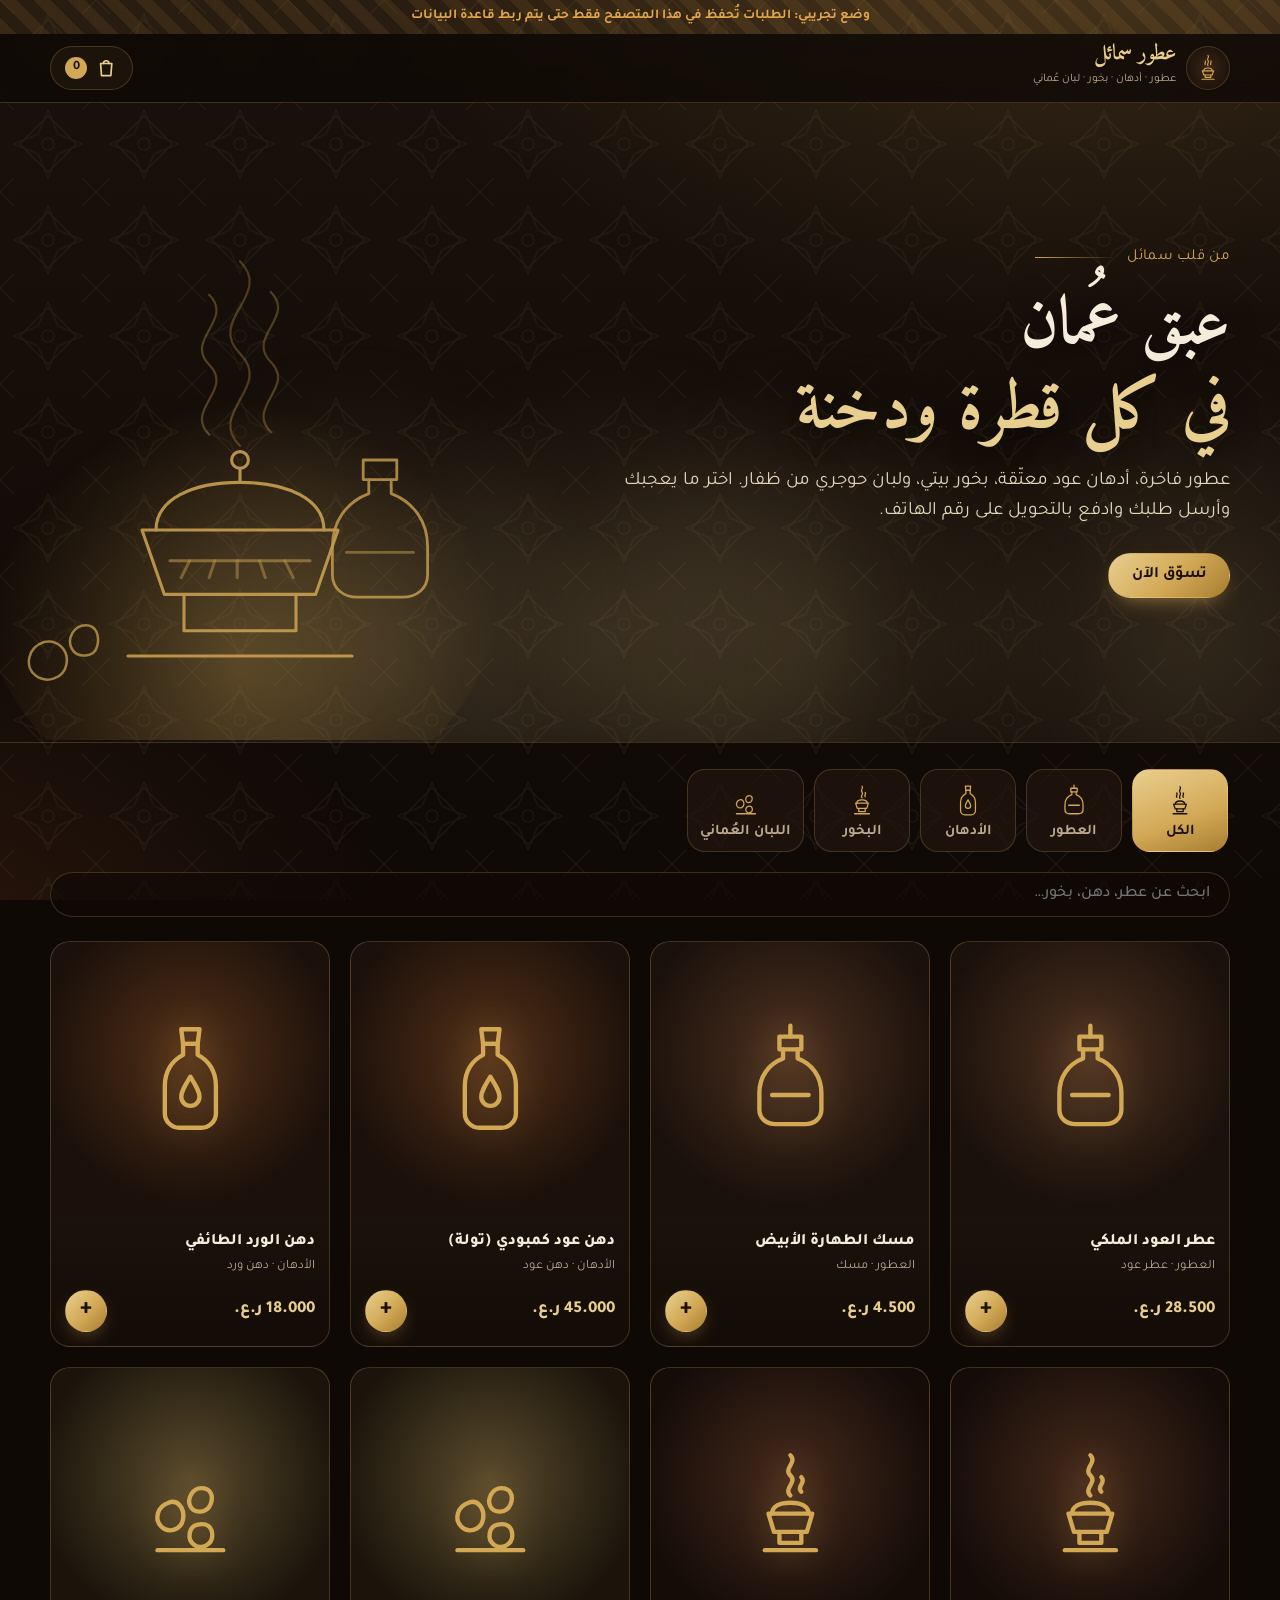
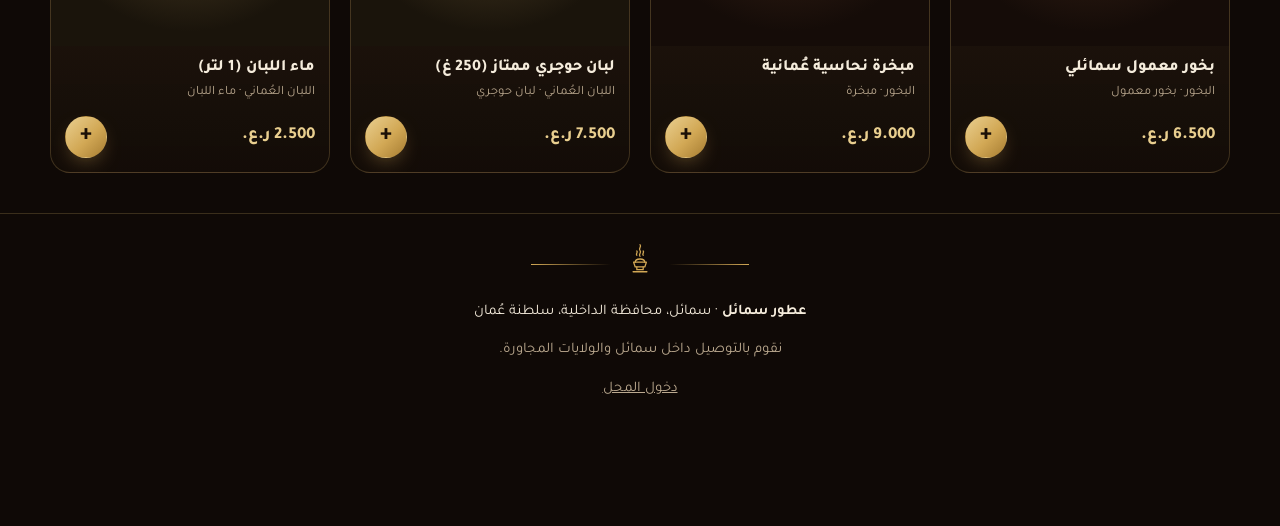
==== index.html @ 79145ebb "تطبيق المحاسبة ومتجر العطور: النسخة الأولى Co-Authored-By: Claude Opus 5.5 <noreply@anthropic.com> C" ====
<!doctype html>
<html lang="ar" dir="rtl">
<head>
  <meta charset="utf-8">
  <meta name="viewport" content="width=device-width, initial-scale=1, viewport-fit=cover">
  <title>المتجر | عطور وبخور ولبان عُماني</title>
  <meta name="description" content="عطور، أدهان، بخور ولبان عُماني أصيل من سمائل. اطلب من جوالك وادفع بالتحويل البنكي على رقم الهاتف.">
  <meta name="theme-color" content="#1a110b">
  <link rel="manifest" href="manifest.webmanifest">
  <link rel="icon" href="img/icon.svg" type="image/svg+xml">
  <link rel="apple-touch-icon" href="img/icon-192.png">
  <link rel="preconnect" href="https://fonts.googleapis.com">
  <link rel="preconnect" href="https://fonts.gstatic.com" crossorigin>
  <link href="https://fonts.googleapis.com/css2?family=Amiri:wght@400;700&family=Tajawal:wght@400;500;700;800&display=swap" rel="stylesheet">
  <link rel="stylesheet" href="css/style.css">
  <link rel="stylesheet" href="css/store.css">
</head>
<body>
  <div id="demo" class="demo-banner hidden">وضع تجريبي: الطلبات تُحفظ في هذا المتصفح فقط حتى يتم ربط قاعدة البيانات</div>

  <header class="top">
    <div class="wrap top-in">
      <a class="brand" href="#">
        <span class="brand-mark" id="brandMark"></span>
        <span><b id="shopName">عطور سمائل</b><small>عطور · أدهان · بخور · لبان عُماني</small></span>
      </a>
      <button class="btn btn-ghost cart-btn" id="cartBtn" aria-label="السلة">
        <svg class="ico" viewBox="0 0 24 24" fill="none" stroke="currentColor" stroke-width="1.8" stroke-linecap="round" stroke-linejoin="round"><path d="M6 7h12l-1 13H7z"/><path d="M9 7a3 3 0 0 1 6 0"/></svg>
        <span class="cart-count" id="cartCount">0</span>
      </button>
    </div>
  </header>

  <section class="hero">
    <div class="smoke"><span></span><span></span><span></span><span></span></div>
    <div class="wrap hero-in">
      <p class="ornament"><span>من قلب سمائل</span></p>
      <h1>عبق عُمان<br><span class="gold">في كل قطرة ودخنة</span></h1>
      <p class="lead">عطور فاخرة، أدهان عود معتّقة، بخور بيتي، ولبان حوجري من ظفار. اختر ما يعجبك وأرسل طلبك وادفع بالتحويل على رقم الهاتف.</p>
      <a href="#shop" class="btn btn-gold">تسوّق الآن</a>
    </div>
    <div class="hero-art" aria-hidden="true" id="heroArt"></div>
  </section>

  <main id="shop" class="wrap">
    <nav class="cats" id="cats" aria-label="الأقسام"></nav>
    <div class="tools">
      <input id="search" type="search" placeholder="ابحث عن عطر، دهن، بخور…" aria-label="بحث">
    </div>
    <div class="subs" id="subs"></div>
    <div class="grid" id="grid"></div>
    <p class="empty hidden" id="empty">لا توجد منتجات في هذا القسم بعد.</p>
  </main>

  <footer class="foot">
    <div class="wrap">
      <div class="ornament"><span id="brandMark2"></span></div>
      <p><b id="footName">عطور سمائل</b> · سمائل، محافظة الداخلية، سلطنة عُمان</p>
      <p class="muted" id="storeNote"></p>
      <p><a href="admin.html" class="muted">دخول المحل</a></p>
    </div>
  </footer>

  <div class="sticky-cart hidden" id="stickyCart">
    <button class="btn btn-gold btn-block" id="stickyBtn">عرض السلة · <span id="stickyTotal" class="num"></span></button>
  </div>

  <div id="print-root"></div>
  <script src="vendor/supabase.js"></script>
  <script type="module" src="js/store.js"></script>
</body>
</html>
---- css/style.css ----
/* ================= هوية المحل: عود، ذهب، دخان البخور ================= */
:root {
  --oud-0: #0f0906;
  --oud-1: #1a110b;
  --oud-2: #251810;
  --oud-3: #352318;
  --line: rgba(214, 178, 106, .22);
  --gold: #d2a855;
  --gold-2: #e9cf8f;
  --gold-3: #a77d32;
  --cream: #f5ecdc;
  --muted: #bba98f;
  --ok: #6fbf8a;
  --warn: #e2a64b;
  --bad: #e07b6a;
  --radius: 18px;
  --shadow: 0 18px 40px -18px rgba(0, 0, 0, .7);
  --font: 'Tajawal', system-ui, sans-serif;
  --display: 'Amiri', 'Tajawal', serif;
  color-scheme: dark;
}
* { box-sizing: border-box; }
html { -webkit-text-size-adjust: 100%; }
body {
  margin: 0; min-height: 100vh; font-family: var(--font); color: var(--cream);
  background: var(--oud-0); line-height: 1.6; overflow-x: hidden;
}
/* الخلفية: تدرّج دافئ + نقش النجمة العُمانية الثمانية */
body::before {
  content: ""; position: fixed; inset: 0; z-index: -2; pointer-events: none;
  background:
    radial-gradient(1200px 700px at 85% -10%, rgba(210, 168, 85, .18), transparent 60%),
    radial-gradient(900px 600px at -10% 110%, rgba(140, 70, 30, .25), transparent 60%),
    linear-gradient(180deg, var(--oud-1), var(--oud-0));
}
body::after {
  content: ""; position: fixed; inset: 0; z-index: -1; pointer-events: none; opacity: .07;
  background-image: url("data:image/svg+xml,%3Csvg xmlns='http://www.w3.org/2000/svg' width='96' height='96' viewBox='0 0 96 96'%3E%3Cg fill='none' stroke='%23e9cf8f' stroke-width='1.2'%3E%3Cpath d='M48 14l9.9 24.1L82 48l-24.1 9.9L48 82l-9.9-24.1L14 48l24.1-9.9z'/%3E%3Crect x='28' y='28' width='40' height='40' transform='rotate(45 48 48)'/%3E%3Ccircle cx='48' cy='48' r='6'/%3E%3Cpath d='M0 0l14 14M96 0L82 14M0 96l14-14M96 96L82 82'/%3E%3C/g%3E%3C/svg%3E");
}
a { color: var(--gold-2); }
img { max-width: 100%; display: block; }
h1, h2, h3 { font-family: var(--display); font-weight: 700; line-height: 1.25; margin: 0 0 .4em; }
.ico { width: 1.4em; height: 1.4em; }
.hidden { display: none !important; }
.muted { color: var(--muted); }
.gold { color: var(--gold-2); }
.num { font-variant-numeric: tabular-nums; }

/* ---------- دخان البخور المتحرك ---------- */
.smoke { position: absolute; inset: 0; overflow: hidden; pointer-events: none; }
.smoke span {
  position: absolute; bottom: -30%; width: 46vmax; height: 46vmax; border-radius: 50%;
  background: radial-gradient(circle, rgba(233, 207, 143, .16), rgba(233, 207, 143, 0) 65%);
  filter: blur(30px); animation: rise 18s linear infinite;
}
.smoke span:nth-child(1) { left: 5%;  animation-delay: 0s; }
.smoke span:nth-child(2) { left: 40%; animation-delay: -6s; animation-duration: 22s; }
.smoke span:nth-child(3) { left: 70%; animation-delay: -12s; animation-duration: 20s; }
.smoke span:nth-child(4) { left: 25%; animation-delay: -3s;  animation-duration: 26s; }
@keyframes rise {
  0%   { transform: translate(0, 0) scale(.6);  opacity: 0; }
  20%  { opacity: 1; }
  100% { transform: translate(-8vw, -130vh) scale(1.5); opacity: 0; }
}
@media (prefers-reduced-motion: reduce) { .smoke span { animation: none; opacity: .5; } }

/* ---------- عناصر عامة ---------- */
.wrap { width: min(1180px, 100% - 32px); margin-inline: auto; }
.btn {
  appearance: none; border: 1px solid transparent; border-radius: 999px; cursor: pointer;
  font: 700 1rem var(--font); padding: .75em 1.4em; display: inline-flex; align-items: center; justify-content: center; gap: .5em;
  transition: transform .15s, box-shadow .2s, background .2s; text-decoration: none; white-space: nowrap;
}
.btn:active { transform: scale(.97); }
.btn-gold { color: #1b1007; background: linear-gradient(135deg, var(--gold-2), var(--gold) 55%, var(--gold-3)); box-shadow: 0 8px 22px -10px rgba(210, 168, 85, .8); }
.btn-gold:hover { box-shadow: 0 10px 28px -8px rgba(210, 168, 85, .95); }
.btn-ghost { color: var(--gold-2); background: rgba(210, 168, 85, .06); border-color: var(--line); }
.btn-ghost:hover { background: rgba(210, 168, 85, .14); }
.btn-danger { color: #fff; background: #8c3a2c; }
.btn-ok { color: #0d1f13; background: var(--ok); }
.btn-sm { padding: .45em .95em; font-size: .9rem; }
.btn-block { width: 100%; }
.btn[disabled] { opacity: .45; pointer-events: none; }
.icon-btn { width: 44px; height: 44px; padding: 0; border-radius: 50%; }

.card {
  background: linear-gradient(180deg, rgba(53, 35, 24, .72), rgba(26, 17, 11, .82));
  border: 1px solid var(--line); border-radius: var(--radius); box-shadow: var(--shadow);
  backdrop-filter: blur(6px);
}
.pad { padding: 18px; }
.badge { display: inline-flex; align-items: center; gap: .3em; font-size: .78rem; font-weight: 700; padding: .2em .7em; border-radius: 999px; background: rgba(210, 168, 85, .14); color: var(--gold-2); border: 1px solid var(--line); }
.badge-ok { background: rgba(111, 191, 138, .15); color: var(--ok); border-color: rgba(111, 191, 138, .3); }
.badge-warn { background: rgba(226, 166, 75, .15); color: var(--warn); border-color: rgba(226, 166, 75, .35); }
.badge-bad { background: rgba(224, 123, 106, .15); color: var(--bad); border-color: rgba(224, 123, 106, .35); }
.divider { height: 1px; background: linear-gradient(90deg, transparent, var(--line), transparent); margin: 14px 0; border: 0; }
.ornament { display: flex; align-items: center; gap: 12px; color: var(--gold); justify-content: center; }
.ornament::before, .ornament::after { content: ""; flex: 0 1 80px; height: 1px; background: linear-gradient(90deg, transparent, var(--gold)); }
.ornament::after { transform: scaleX(-1); }

/* ---------- النماذج ---------- */
label { display: block; font-weight: 700; font-size: .9rem; margin: 0 0 6px; color: var(--gold-2); }
.field { margin-bottom: 14px; }
input, select, textarea {
  width: 100%; font: 500 1rem var(--font); color: var(--cream); background: rgba(15, 9, 6, .6);
  border: 1px solid var(--line); border-radius: 12px; padding: .75em .9em; outline: none; transition: border .2s, box-shadow .2s;
}
input:focus, select:focus, textarea:focus { border-color: var(--gold); box-shadow: 0 0 0 3px rgba(210, 168, 85, .18); }
textarea { min-height: 80px; resize: vertical; }
.row { display: grid; gap: 12px; grid-template-columns: repeat(auto-fit, minmax(150px, 1fr)); }
.check { display: flex; align-items: center; gap: 8px; font-weight: 500; color: var(--cream); cursor: pointer; }
.check input { width: 20px; height: 20px; accent-color: var(--gold); }
.seg { display: flex; gap: 6px; background: rgba(15, 9, 6, .6); border: 1px solid var(--line); padding: 4px; border-radius: 999px; }
.seg button { flex: 1; border: 0; background: transparent; color: var(--muted); font: 700 .95rem var(--font); padding: .55em .8em; border-radius: 999px; cursor: pointer; }
.seg button.on { background: linear-gradient(135deg, var(--gold-2), var(--gold)); color: #1b1007; }

/* ---------- النوافذ المنبثقة ---------- */
.modal-wrap { position: fixed; inset: 0; z-index: 60; background: rgba(5, 3, 2, .72); display: grid; place-items: center; padding: 16px; animation: fade .2s; backdrop-filter: blur(3px); }
.modal-wrap.out { opacity: 0; transition: opacity .2s; }
.modal { position: relative; width: min(520px, 100%); max-height: calc(100vh - 32px); overflow: auto; padding: 24px 20px 20px; border-radius: 22px; border: 1px solid var(--line); background: linear-gradient(180deg, #2c1d13, #160e09); box-shadow: 0 30px 80px -20px #000; animation: pop .25s; }
.modal.wide { width: min(860px, 100%); }
.modal-x { position: absolute; top: 10px; inset-inline-start: 10px; width: 36px; height: 36px; border-radius: 50%; border: 1px solid var(--line); background: rgba(0, 0, 0, .3); color: var(--gold-2); font-size: 1.4rem; cursor: pointer; line-height: 1; }
@keyframes fade { from { opacity: 0; } }
@keyframes pop { from { transform: translateY(14px) scale(.98); opacity: 0; } }

#toasts { position: fixed; z-index: 90; bottom: 90px; left: 50%; transform: translateX(-50%); display: grid; gap: 8px; width: min(420px, calc(100% - 32px)); }
.toast { padding: 12px 16px; border-radius: 14px; font-weight: 700; text-align: center; background: #2e2015; border: 1px solid var(--line); box-shadow: var(--shadow); animation: pop .25s; transition: opacity .4s; }
.toast-ok { border-color: rgba(111, 191, 138, .5); }
.toast-bad { border-color: rgba(224, 123, 106, .6); color: #ffd6cf; }
.toast.out { opacity: 0; }

.demo-banner { background: repeating-linear-gradient(45deg, rgba(226, 166, 75, .16) 0 12px, rgba(226, 166, 75, .08) 12px 24px); color: var(--warn); text-align: center; font-size: .85rem; font-weight: 700; padding: 6px 12px; }

/* ---------- صور المنتجات البديلة ---------- */
.ph { width: 100%; height: 100%; display: grid; place-items: center; color: var(--gold); }
.ph .ico { width: 42%; height: 42%; filter: drop-shadow(0 0 18px rgba(210, 168, 85, .45)); }
.ph-perfume      { background: radial-gradient(circle at 50% 40%, #4b3020, #1b110b 70%); }
.ph-oil          { background: radial-gradient(circle at 50% 40%, #523018, #1b100a 70%); }
.ph-incense      { background: radial-gradient(circle at 50% 40%, #44291b, #150c08 70%); }
.ph-frankincense { background: radial-gradient(circle at 50% 40%, #5a4a2c, #1a140b 70%); }

/* ---------- الطباعة ---------- */
#print-root { display: none; }
@media print {
  @page { margin: 8mm; }
  body { background: #fff !important; color: #000 !important; }
  body::before, body::after { display: none !important; }
  body > *:not(#print-root) { display: none !important; }
  #print-root { display: block !important; }
}
input[type=file] { padding: .5em; }
input[type=file]::file-selector-button { font: 700 .9rem var(--font); color: #1b1007; background: linear-gradient(135deg, var(--gold-2), var(--gold)); border: 0; border-radius: 999px; padding: .5em 1em; margin-inline-end: 10px; cursor: pointer; }
---- css/store.css ----
/* ================= واجهة المتجر ================= */
.top { position: sticky; top: 0; z-index: 30; background: rgba(15, 9, 6, .78); backdrop-filter: blur(12px); border-bottom: 1px solid var(--line); }
.top-in { display: flex; align-items: center; justify-content: space-between; height: 68px; }
.brand { display: flex; align-items: center; gap: 10px; text-decoration: none; color: var(--cream); }
.brand b { font-family: var(--display); font-size: 1.35rem; display: block; line-height: 1.1; color: var(--gold-2); }
.brand small { font-size: .72rem; color: var(--muted); }
.brand-mark { width: 44px; height: 44px; border-radius: 50%; display: grid; place-items: center; color: var(--gold); border: 1px solid var(--line); background: radial-gradient(circle, #3a2616, #140c07); }
.brand-mark .ico { width: 30px; height: 30px; }
.cart-btn { position: relative; padding: .6em .9em; }
.cart-count { min-width: 22px; height: 22px; border-radius: 11px; background: var(--gold); color: #1b1007; font-size: .8rem; display: grid; place-items: center; padding: 0 6px; }
.cart-count.bump { animation: bump .35s; }
@keyframes bump { 50% { transform: scale(1.35); } }

.hero { position: relative; overflow: hidden; min-height: min(78vh, 640px); display: flex; align-items: center; border-bottom: 1px solid var(--line); }
.hero-in { position: relative; z-index: 2; padding: 56px 0 72px; max-width: 640px; margin-inline-start: max(16px, calc((100% - 1180px) / 2)); }
.hero .ornament { justify-content: flex-start; font-size: .95rem; letter-spacing: .02em; }
.hero .ornament::before { display: none; }
.hero h1 { font-size: clamp(2.3rem, 7vw, 4.2rem); margin: 10px 0 14px; text-shadow: 0 4px 30px rgba(0, 0, 0, .6); }
.lead { font-size: clamp(1rem, 2.6vw, 1.18rem); color: #e3d5bd; max-width: 34em; margin: 0 0 26px; }
.hero-art { position: absolute; z-index: 1; inset-inline-end: -40px; bottom: -10px; width: min(560px, 70vw); aspect-ratio: 1; opacity: .9; color: var(--gold); pointer-events: none; }
.hero-art svg { width: 100%; height: 100%; }
@media (max-width: 760px) {
  .hero { min-height: auto; }
  .hero-in { padding: 40px 0 210px; }
  .hero-art { width: 330px; inset-inline-end: 50%; transform: translateX(-50%); bottom: -40px; opacity: .55; }
}

.cats { display: flex; gap: 10px; overflow-x: auto; padding: 26px 2px 6px; scrollbar-width: none; }
.cats::-webkit-scrollbar { display: none; }
.cat { flex: 0 0 auto; display: flex; flex-direction: column; align-items: center; gap: 6px; min-width: 96px; padding: 14px 12px 10px; border-radius: 18px; border: 1px solid var(--line); background: rgba(37, 24, 16, .6); color: var(--muted); font: 700 .92rem var(--font); cursor: pointer; transition: .2s; }
.cat .ico { width: 34px; height: 34px; color: var(--gold); }
.cat.on { color: #1b1007; background: linear-gradient(160deg, var(--gold-2), var(--gold) 60%, var(--gold-3)); border-color: transparent; }
.cat.on .ico { color: #1b1007; }
.tools { margin: 14px 0 6px; }
.tools input { border-radius: 999px; padding-inline: 1.2em; }
.subs { display: flex; gap: 8px; flex-wrap: wrap; margin: 6px 0 10px; }
.sub { border: 1px solid var(--line); background: transparent; color: var(--muted); font: 500 .85rem var(--font); border-radius: 999px; padding: .3em .9em; cursor: pointer; }
.sub.on { color: var(--gold-2); border-color: var(--gold); background: rgba(210, 168, 85, .1); }

.grid { display: grid; gap: 14px; grid-template-columns: repeat(auto-fill, minmax(170px, 1fr)); padding: 8px 0 40px; }
@media (min-width: 900px) { .grid { grid-template-columns: repeat(auto-fill, minmax(230px, 1fr)); gap: 20px; } }
.pcard { display: flex; flex-direction: column; overflow: hidden; border-radius: 20px; border: 1px solid var(--line); background: linear-gradient(180deg, rgba(53, 35, 24, .75), rgba(20, 13, 8, .9)); transition: transform .2s, box-shadow .2s; }
.pcard:hover { transform: translateY(-3px); box-shadow: 0 20px 40px -20px rgba(210, 168, 85, .35); }
.pimg { position: relative; aspect-ratio: 1; overflow: hidden; cursor: pointer; background: #140c07; }
.pimg img { width: 100%; height: 100%; object-fit: cover; transition: transform .5s; }
.pcard:hover .pimg img { transform: scale(1.05); }
.pimg .badge { position: absolute; top: 10px; inset-inline-start: 10px; backdrop-filter: blur(4px); }
.pbody { padding: 12px 14px 14px; display: flex; flex-direction: column; gap: 4px; flex: 1; }
.pname { font-weight: 800; font-size: 1rem; line-height: 1.35; cursor: pointer; }
.psub { font-size: .8rem; color: var(--muted); }
.pfoot { margin-top: auto; padding-top: 8px; display: flex; align-items: center; justify-content: space-between; gap: 8px; }
.price { font-weight: 800; color: var(--gold-2); font-size: 1.05rem; }
.add { width: 42px; height: 42px; border-radius: 50%; padding: 0; font-size: 1.5rem; }
.qty { display: inline-flex; align-items: center; gap: 4px; border: 1px solid var(--line); border-radius: 999px; padding: 2px; }
.qty button { width: 34px; height: 34px; border-radius: 50%; border: 0; background: rgba(210, 168, 85, .14); color: var(--gold-2); font-size: 1.2rem; cursor: pointer; }
.qty b { min-width: 24px; text-align: center; }
.empty { text-align: center; padding: 40px 0; color: var(--muted); }
.skeleton { aspect-ratio: .78; border-radius: 20px; background: linear-gradient(100deg, rgba(53, 35, 24, .5) 30%, rgba(80, 55, 35, .6) 50%, rgba(53, 35, 24, .5) 70%); background-size: 200% 100%; animation: shimmer 1.4s infinite; }
@keyframes shimmer { to { background-position: -200% 0; } }

/* تفاصيل المنتج */
.pd-img { border-radius: 16px; overflow: hidden; aspect-ratio: 1; margin-bottom: 14px; }
.pd-img img { width: 100%; height: 100%; object-fit: cover; }

/* السلة */
.cart-line { display: grid; grid-template-columns: 56px 1fr auto; gap: 12px; align-items: center; padding: 10px 0; border-bottom: 1px solid var(--line); }
.cart-line .thumb { width: 56px; height: 56px; border-radius: 12px; overflow: hidden; }
.cart-line .thumb img { width: 100%; height: 100%; object-fit: cover; }
.cart-total { display: flex; justify-content: space-between; align-items: center; font-size: 1.2rem; font-weight: 800; margin: 16px 0; }

/* الدفع */
.pay-box { text-align: center; padding: 18px; border-radius: 18px; border: 1px dashed var(--gold); background: rgba(210, 168, 85, .06); margin: 12px 0; }
.pay-amount { font-size: 2rem; font-weight: 800; color: var(--gold-2); }
.pay-phone { font-size: 1.9rem; font-weight: 800; letter-spacing: .08em; margin: 6px 0; }
.steps { padding-inline-start: 1.2em; margin: 10px 0; color: #e3d5bd; }
.steps li { margin-bottom: 4px; }
.success-ico { width: 74px; height: 74px; margin: 0 auto 10px; border-radius: 50%; display: grid; place-items: center; background: rgba(111, 191, 138, .15); color: var(--ok); font-size: 2.4rem; }

.foot { border-top: 1px solid var(--line); padding: 28px 0 110px; text-align: center; font-size: .92rem; }
.foot .ico { width: 34px; height: 34px; }
.sticky-cart { position: fixed; bottom: 0; inset-inline: 0; z-index: 40; padding: 12px 16px calc(12px + env(safe-area-inset-bottom)); background: linear-gradient(0deg, rgba(15, 9, 6, .96), rgba(15, 9, 6, .7)); border-top: 1px solid var(--line); }
@media (min-width: 900px) { .sticky-cart { inset-inline: auto 24px; bottom: 24px; width: 320px; border-radius: 999px; border: 1px solid var(--line); padding: 8px; } }
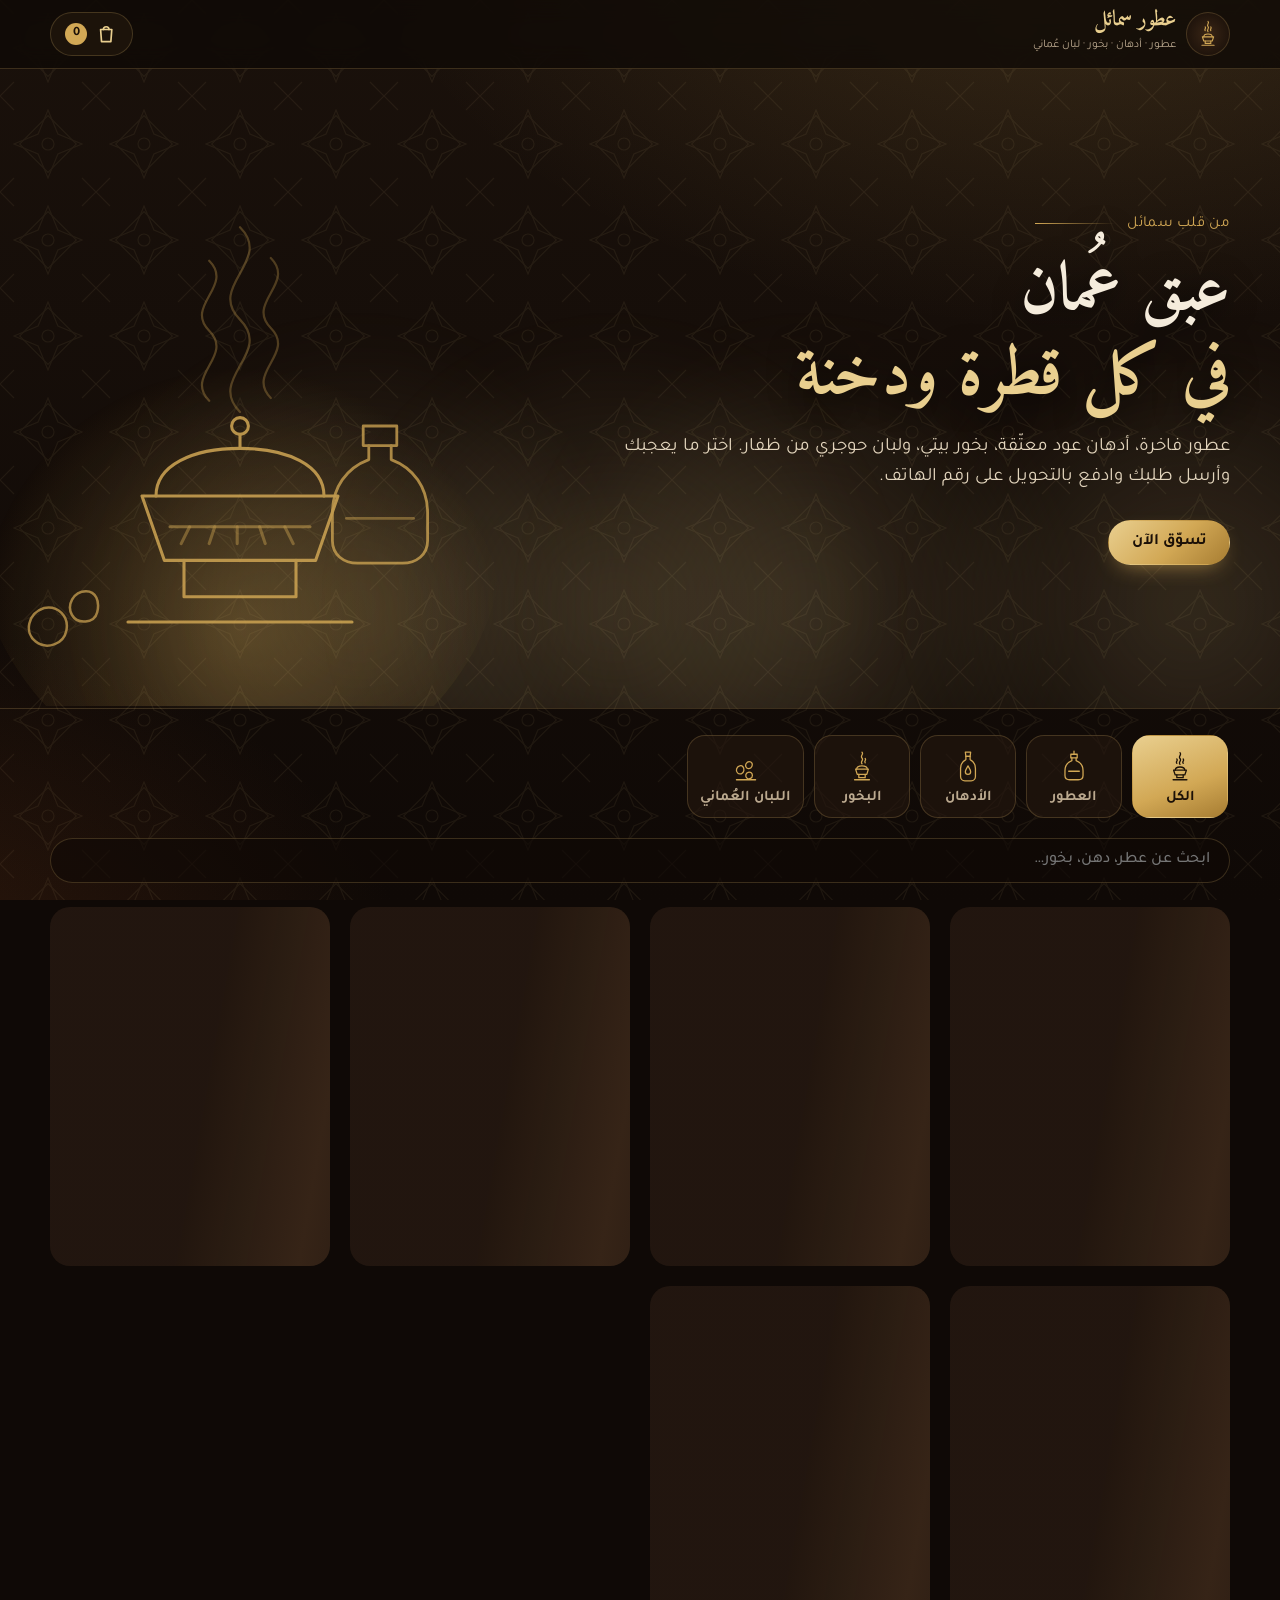
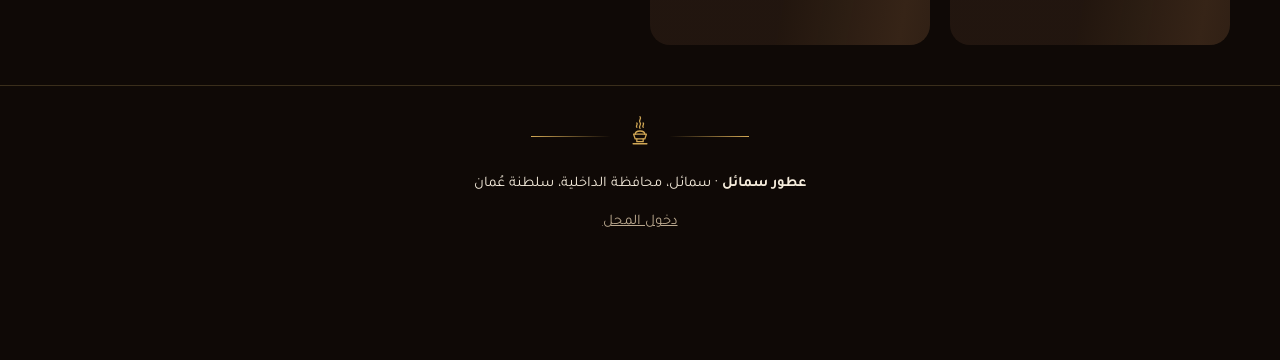
==== commit 484a6671: "تثبيت الموقع كتطبيق: أيقونتان، شاشة افتتاحية، زر التثبيت وتشغيل بدون إنترنت Co-Authored-By: Claude O" ====
--- a/index.html
+++ b/index.html
@@ -7,8 +7,12 @@
   <meta name="description" content="عطور، أدهان، بخور ولبان عُماني أصيل من سمائل. اطلب من جوالك وادفع بالتحويل البنكي على رقم الهاتف.">
   <meta name="theme-color" content="#1a110b">
   <link rel="manifest" href="manifest.webmanifest">
-  <link rel="icon" href="img/icon.svg" type="image/svg+xml">
-  <link rel="apple-touch-icon" href="img/icon-192.png">
+  <link rel="icon" href="img/icon-192.png" type="image/png">
+  <link rel="apple-touch-icon" href="img/icon-180.png">
+  <meta name="apple-mobile-web-app-capable" content="yes">
+  <meta name="mobile-web-app-capable" content="yes">
+  <meta name="apple-mobile-web-app-status-bar-style" content="black-translucent">
+  <meta name="apple-mobile-web-app-title" content="عطور سمائل">
   <link rel="preconnect" href="https://fonts.googleapis.com">
   <link rel="preconnect" href="https://fonts.gstatic.com" crossorigin>
   <link href="https://fonts.googleapis.com/css2?family=Amiri:wght@400;700&family=Tajawal:wght@400;500;700;800&display=swap" rel="stylesheet">
@@ -24,10 +28,11 @@
         <span class="brand-mark" id="brandMark"></span>
         <span><b id="shopName">عطور سمائل</b><small>عطور · أدهان · بخور · لبان عُماني</small></span>
       </a>
+      <div style="display:flex;gap:8px;align-items:center"><button class="btn btn-ghost install-btn hidden" id="installBtn">ثبّت التطبيق</button>
       <button class="btn btn-ghost cart-btn" id="cartBtn" aria-label="السلة">
         <svg class="ico" viewBox="0 0 24 24" fill="none" stroke="currentColor" stroke-width="1.8" stroke-linecap="round" stroke-linejoin="round"><path d="M6 7h12l-1 13H7z"/><path d="M9 7a3 3 0 0 1 6 0"/></svg>
         <span class="cart-count" id="cartCount">0</span>
-      </button>
+      </button></div>
     </div>
   </header>
 
--- a/css/style.css
+++ b/css/style.css
@@ -150,3 +150,14 @@
 }
 input[type=file] { padding: .5em; }
 input[type=file]::file-selector-button { font: 700 .9rem var(--font); color: #1b1007; background: linear-gradient(135deg, var(--gold-2), var(--gold)); border: 0; border-radius: 999px; padding: .5em 1em; margin-inline-end: 10px; cursor: pointer; }
+
+/* ---------- الشاشة الافتتاحية للتطبيق المثبت ---------- */
+.splash { position: fixed; inset: 0; z-index: 100; display: grid; place-items: center; background: radial-gradient(circle at 50% 40%, #3a2616, #0f0906 70%); transition: opacity .6s; }
+.splash.out { opacity: 0; pointer-events: none; }
+.splash-in { text-align: center; animation: pop .7s; }
+.splash img { width: 132px; height: 132px; border-radius: 30px; margin: 0 auto 18px; box-shadow: 0 0 60px rgba(210, 168, 85, .35); }
+.splash h1 { font-size: 2.2rem; color: var(--gold-2); margin: 0; }
+.splash p { color: var(--muted); margin: 6px 0 0; }
+.install-btn { font-size: .85rem; padding: .5em .9em; }
+@media print { .splash { display: none !important; } }
+.modal > .modal-x + h2, .modal > .modal-x + div h2:first-child { padding-inline-start: 44px; }
--- a/css/store.css
+++ b/css/store.css
@@ -80,3 +80,8 @@
 .foot .ico { width: 34px; height: 34px; }
 .sticky-cart { position: fixed; bottom: 0; inset-inline: 0; z-index: 40; padding: 12px 16px calc(12px + env(safe-area-inset-bottom)); background: linear-gradient(0deg, rgba(15, 9, 6, .96), rgba(15, 9, 6, .7)); border-top: 1px solid var(--line); }
 @media (min-width: 900px) { .sticky-cart { inset-inline: auto 24px; bottom: 24px; width: 320px; border-radius: 999px; border: 1px solid var(--line); padding: 8px; } }
+@media (max-width: 480px) {
+  .brand small { display: none; }
+  .brand b { font-size: 1.2rem; }
+  .install-btn { padding: .45em .75em; font-size: .8rem; }
+}
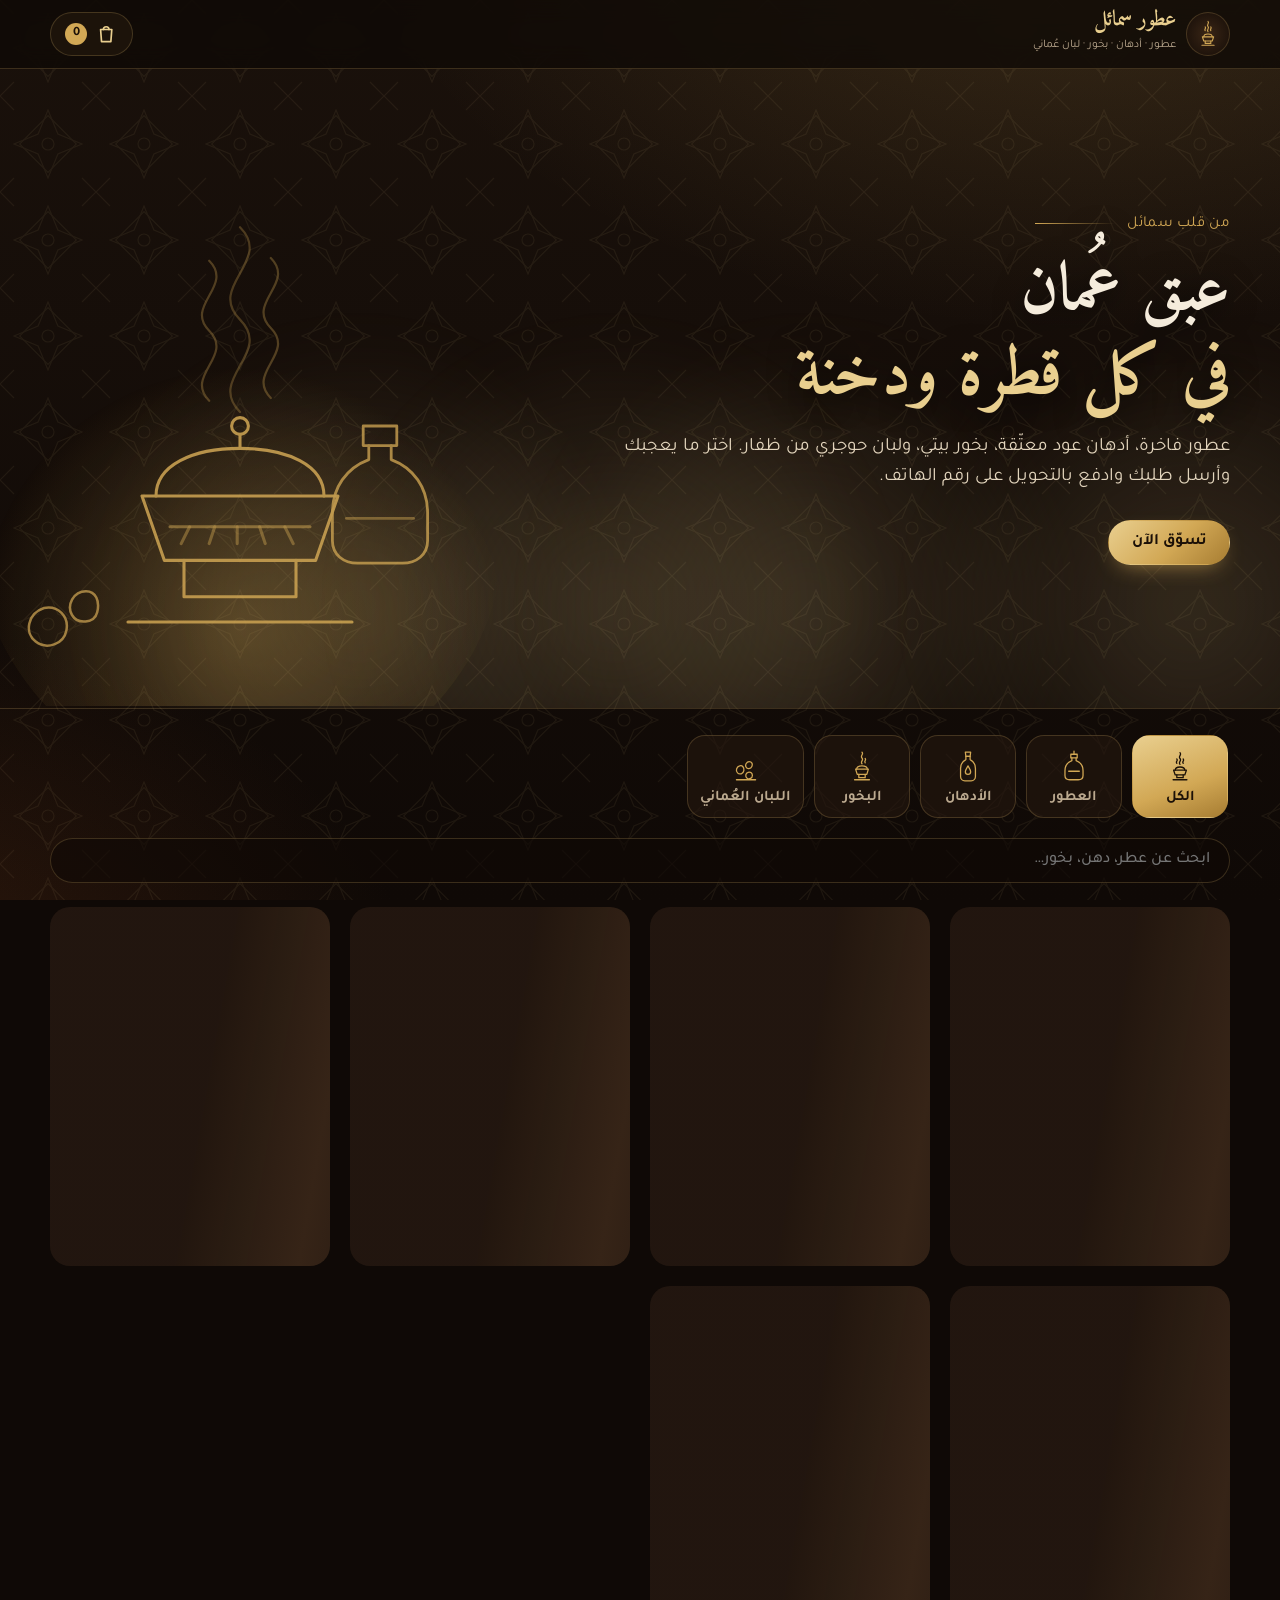
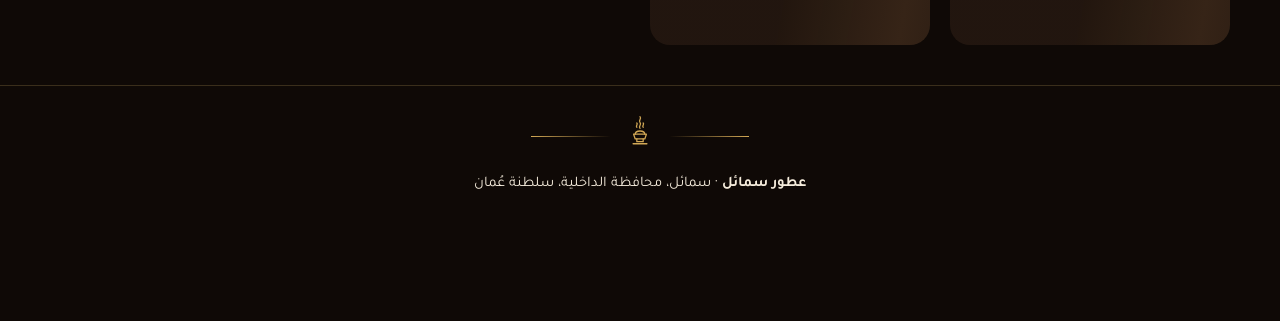
==== commit 8ceba53f: "قسم العروض، إصلاح شريط الجوال العلوي، وإخفاء رابط دخول المحل من المتجر Co-Authored-By: Claude Opus 5" ====
--- a/index.html
+++ b/index.html
@@ -48,6 +48,10 @@
   </section>
 
   <main id="shop" class="wrap">
+    <section id="offers" class="offers hidden" aria-labelledby="offersH">
+      <h2 id="offersH" class="sec-title">العروض</h2>
+      <div class="offer-row" id="offerRow"></div>
+    </section>
     <nav class="cats" id="cats" aria-label="الأقسام"></nav>
     <div class="tools">
       <input id="search" type="search" placeholder="ابحث عن عطر، دهن، بخور…" aria-label="بحث">
@@ -62,7 +66,6 @@
       <div class="ornament"><span id="brandMark2"></span></div>
       <p><b id="footName">عطور سمائل</b> · سمائل، محافظة الداخلية، سلطنة عُمان</p>
       <p class="muted" id="storeNote"></p>
-      <p><a href="admin.html" class="muted">دخول المحل</a></p>
     </div>
   </footer>
 
--- a/css/style.css
+++ b/css/style.css
@@ -161,3 +161,25 @@
 .install-btn { font-size: .85rem; padding: .5em .9em; }
 @media print { .splash { display: none !important; } }
 .modal > .modal-x + h2, .modal > .modal-x + div h2:first-child { padding-inline-start: 44px; }
+
+/* ---------- مساحة شريط الجوال العلوي (التطبيق المثبت على الآيفون) ---------- */
+.top, .abar { padding-top: env(safe-area-inset-top, 0px); padding-left: env(safe-area-inset-left, 0px); padding-right: env(safe-area-inset-right, 0px); }
+.modal-wrap { padding-top: max(16px, env(safe-area-inset-top, 0px)); padding-bottom: max(16px, env(safe-area-inset-bottom, 0px)); }
+.login { padding-top: max(24px, env(safe-area-inset-top, 0px)); }
+
+/* ---------- العروض ---------- */
+.offer-meter { display: flex; align-items: center; gap: 6px; justify-content: center; padding: 10px; border-radius: 14px; background: rgba(210, 168, 85, .08); border: 1px dashed var(--gold); margin-bottom: 12px; font-size: 1.05rem; }
+.offer-meter #ocnt { color: var(--gold-2); font-size: 1.3rem; }
+.offer-meter .price { margin-inline-start: auto; }
+.pick-list { display: grid; gap: 8px; max-height: 50vh; overflow: auto; margin-bottom: 14px; }
+.pick { display: grid; grid-template-columns: 52px 1fr auto; gap: 10px; align-items: center; padding: 8px; border: 1px solid var(--line); border-radius: 14px; }
+.pick.on { border-color: var(--gold); background: rgba(210, 168, 85, .08); }
+.pick.off { opacity: .5; }
+.pick-thumb { width: 52px; height: 52px; border-radius: 10px; overflow: hidden; }
+.pick-thumb img { width: 100%; height: 100%; object-fit: cover; }
+.pick-meta { min-width: 0; }
+.pick-meta b { display: block; overflow: hidden; text-overflow: ellipsis; white-space: nowrap; }
+.pick .qty { display: inline-flex; align-items: center; gap: 4px; }
+.pick .qty button { width: 34px; height: 34px; border-radius: 50%; border: 1px solid var(--line); background: rgba(210, 168, 85, .12); color: var(--gold-2); font-size: 1.2rem; cursor: pointer; }
+.pick .qty b { min-width: 22px; text-align: center; }
+.picks-note { display: block; font-size: .8rem; color: var(--muted); }
--- a/css/store.css
+++ b/css/store.css
@@ -85,3 +85,18 @@
   .brand b { font-size: 1.2rem; }
   .install-btn { padding: .45em .75em; font-size: .8rem; }
 }
+
+.price .old { display: block; font-size: .78rem; font-weight: 500; color: var(--muted); }
+.badge.sale { background: linear-gradient(135deg, #b5483a, #8c3a2c); color: #fff; border-color: transparent; }
+
+/* قسم العروض */
+.offers { padding-top: 26px; }
+.sec-title { font-size: 1.6rem; color: var(--gold-2); margin: 0 0 12px; }
+.offer-row { display: grid; grid-auto-flow: column; grid-auto-columns: min(78%, 320px); gap: 14px; overflow-x: auto; padding-bottom: 6px; scroll-snap-type: x mandatory; scrollbar-width: none; }
+.offer-row::-webkit-scrollbar { display: none; }
+.ocard { scroll-snap-align: start; border-radius: 20px; overflow: hidden; border: 1px solid var(--gold); background: linear-gradient(180deg, rgba(80, 52, 30, .8), rgba(20, 13, 8, .95)); cursor: pointer; display: flex; flex-direction: column; box-shadow: 0 14px 30px -18px rgba(210, 168, 85, .5); }
+.oimg { position: relative; aspect-ratio: 1; background: #140c07; }
+.oimg img { width: 100%; height: 100%; object-fit: cover; }
+.oimg .badge { position: absolute; top: 10px; inset-inline-start: 10px; }
+.obody { padding: 12px 14px 14px; display: flex; flex-direction: column; gap: 2px; }
+.obody b { font-size: 1.05rem; }
